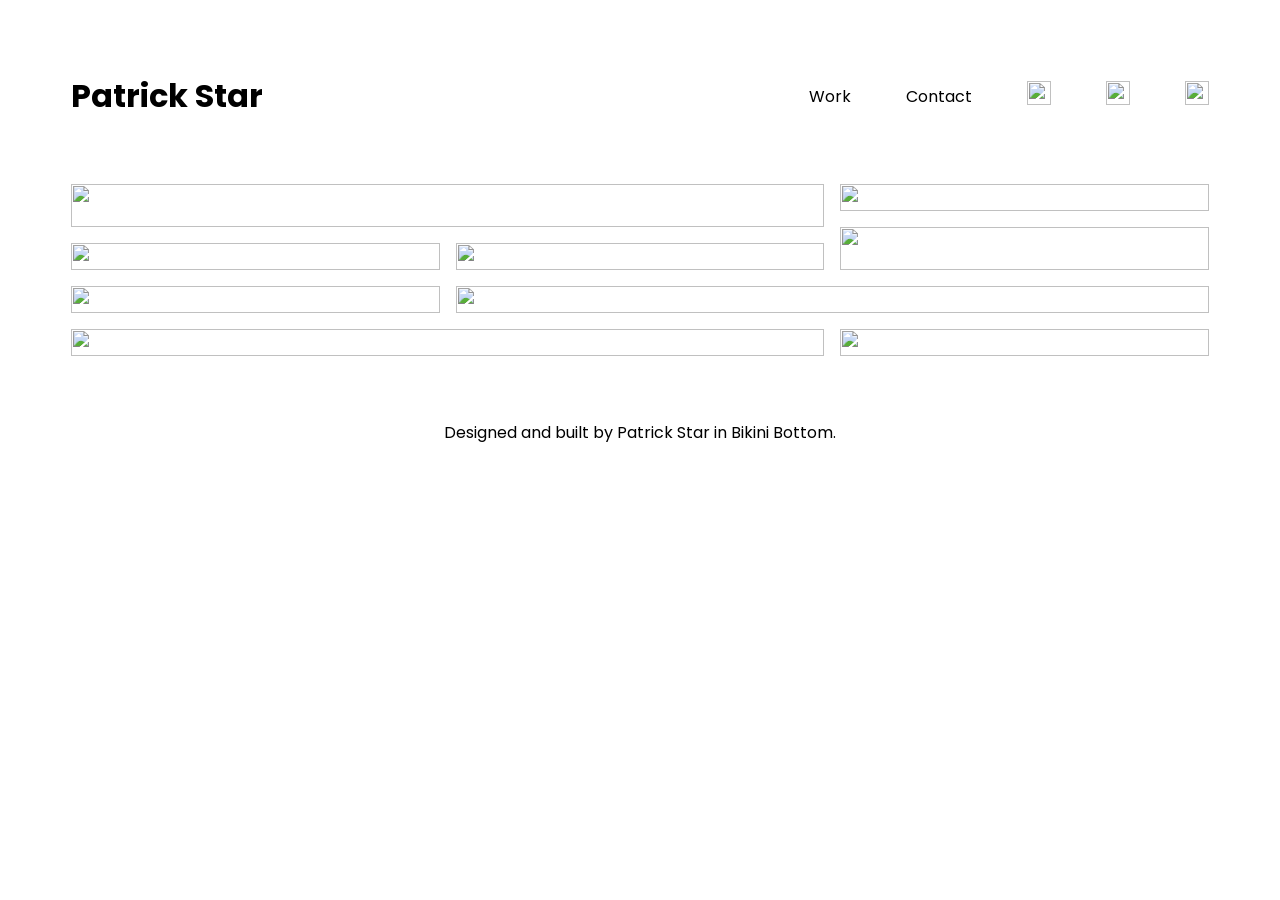
==== index.html @ 7b0e9770 "Add files via upload" ====
<!DOCTYPE html>
<html lang="en">

<head>
    <meta charset="UTF-8" />
    <meta http-equiv="X-UA-Compatible" content="IE=edge" />
    <meta name="viewport" content="width=device-width, initial-scale=1.0" />
    <link rel="preconnect" href="https://fonts.googleapis.com">
    <link rel="preconnect" href="https://fonts.gstatic.com" crossorigin>
    <link href="https://fonts.googleapis.com/css2?family=Poppins:wght@400;700&display=swap" rel="stylesheet">
    <link rel="stylesheet" href="index.css" />
    <title>Portfolio Site</title>
</head>

<body>
    <div class="container">
        <header class="navbar">
            <div class="left">Patrick Star</div>
            <nav class="right">
                <a href="#work">Work</a>
                <a href="#contact">Contact</a>
                <a href="#dribble">
                    <img src="images/dribble_icon.png" alt="">
                </a>
                <a href="#dribble">
                    <img src="images/insta_icon.png" alt="">
                </a>
                <a href="#dribble">
                    <img src="images/v_icon.png" alt="">
                </a>
            </nav>
            <div class="hamburger">
                <div class="bar1"></div>
                <div class="bar2"></div>
                <div class="bar3"></div>
            </div>
        </header>
        <nav class="mobile">
            <a href="#work">Work</a>
            <a href="#contact">Contact</a>
            <a href="#dribble">
                <img src="images/dribble_icon.png" alt="">
            </a>
            <a href="#instagram">
                <img src="images/insta_icon.png" alt="">
            </a>
            <a href="#vrbo">
                <img src="images/v_icon.png" alt="">
            </a>
        </nav>
        <div class="project-grid">
            <div class="project" id="eth">
                <img src="images/eth.avif" alt="">
                <p class="overlay">VIEW PROJECT</p>
            </div>
            <div class="project" id="alphabet">
                <img src="images/alphabet.avif" alt="">
                <p class="overlay">VIEW PROJECT</p>
            </div>
            <div class="project" id="traveler">
                <img src="images/traveler.avif" alt="">
                <p class="overlay">VIEW PROJECT</p>
            </div>
            <div class="project" id="cube">
                <img src="images/cube.avif" alt="">
                <p class="overlay">VIEW PROJECT</p>
            </div>
            <div class="project" id="astro">
                <img src="images/astro.avif" alt="">
                <p class="overlay white">VIEW PROJECT</p>
            </div>
            <div class="project" id="cup">
                <img src="images/cup.avif" alt="">
                <p class="overlay">VIEW PROJECT</p>
            </div>
            <div class="project" id="insta">
                <img src="images/insta.avif" alt="">
                <p class="overlay white">VIEW PROJECT</p>
            </div>
            <div class="project" id="foam">
                <img src="images/foam.avif" alt="">
                <p class="overlay">VIEW PROJECT</p>
            </div>
            <div class="project" id="dimensional">
                <img src="images/dimensional.avif" alt="">
                <p class="overlay white">VIEW PROJECT</p>
            </div>
        </div>
        <footer class="footer">Designed and built by Patrick Star in Bikini Bottom.</footer>
    </div>
    <script src="index.js"></script>
</body>

</html>
---- index.css ----
body {
  font-family: "Poppins", sans-serif;
}

.container {
  max-width: 90%;
  margin: 0 auto;
  padding: 0 16px;
}
.navbar {
  display: flex;
  justify-content: space-between;
  padding: 64px 0;
}
.navbar .left {
  font-size: 32px;
  font-weight: bold;
}
.navbar .right {
  width: 400px;
  display: flex;
  justify-content: space-between;
  align-items: center;
}
.navbar .right a {
  text-decoration: none;
  color: black;
}
.navbar .right a:hover {
  text-decoration: underline;
}

.navbar .right img {
  width: 24px;
  height: 24px;
}

.bar1,
.bar2,
.bar3 {
  background-color: black;
  height: 4px;
  width: 36px;
  margin: 3px;
  border-radius: 10px;
}

.navbar .hamburger {
  display: none;
}

.openDrawer {
  transform: translateX(-160px);
}

.mobile {
  width: 80px;
  height: 100vh;
  background-color: white;
  display: flex;
  flex-direction: column;
  justify-content: center;
  align-items: center;
  position: fixed;
  z-index: 2;
  top: 0;
  right: -160px;
  padding: 16px;
  transition: transform 0.3s;
}

.mobile img {
  height: 24px;
  width: 24px;
}

.mobile a {
  text-decoration: none;
  color: black;
  margin: 16px 0;
}

.mobile a:hover {
  text-decoration: underline;
}

.project-grid {
  display: grid;
  grid-template-areas:
    "eth eth alphabet"
    "eth eth traveler"
    "astro cube traveler"
    "cup insta insta"
    "cup insta insta"
    "foam foam dimensional"
    "foam foam dimensional";
  grid-gap: 16px;
  width: 100%;
}

#eth {
  grid-area: eth;
}
#alphabet {
  grid-area: alphabet;
}
#traveler {
  grid-area: traveler;
}
#astro {
  grid-area: astro;
}
#cube {
  grid-area: cube;
}
#cup {
  grid-area: cup;
}
#insta {
  grid-area: insta;
}
#foam {
  grid-area: foam;
}
#dimensional {
  grid-area: dimensional;
}

.project {
  /* width: 600px; */
  position: relative;
}

.project img {
  width: 100%;
  object-fit: cover;
  height: 100%;
}

.project .overlay {
  background-color: rgba(255, 255, 255, 0.1);
  position: absolute;
  top: 0;
  left: 0;
  width: 100%;
  height: 100%;
  display: flex;
  justify-content: center;
  align-items: center;
  margin: 0;
  font-size: 36px;
  font-weight: bold;
  letter-spacing: 2px;
  opacity: 0;
  transition: all 0.2s ease;
}

.project .overlay:hover {
  opacity: 1;
  cursor: pointer;
}

.overlay.white {
  color: white;
}

.footer {
  text-align: center;
  padding: 64px;
}

@media only screen and (max-width: 1100px) {
  .container {
    max-width: 100%;
  }
  .project-grid {
    max-width: 100%;
    grid-template-areas:
      "eth eth"
      "alphabet traveler"
      "astro cube"
      "insta insta"
      "cup foam"
      "dimensional dimensional";
  }
}

@media only screen and (max-width: 768px) {
  .project-grid {
    margin-top: 100px;
  }
  .navbar {
    padding: 16px 24px;
    box-sizing: border-box;
    position: fixed;
    top: 0;
    left: 0;
    z-index: 3;
    background-color: white;
    width: 100%;
  }
  .navbar .right {
    display: none;
  }
  .navbar .hamburger {
    display: flex;
    flex-direction: column;
    justify-content: center;
    align-items: center;
  }
  .footer {
    font-size: 14px;
    padding: 32px;
  }
  .project-grid {
    grid-template-areas:
      "eth eth"
      "alphabet alphabet"
      "traveler traveler"
      "astro cube"
      "insta insta"
      "cup cup"
      "foam foam"
      "dimensional dimensional";
  }
  .project .overlay {
    font-size: 24px;
  }
}

.animateBar1 {
  animation: rotateBar1 0.5s forwards;
}

.animateBar2 {
  animation: fadeBar2 0.5s forwards;
}

.animateBar3 {
  animation: rotateBar3 0.5s forwards;
}

@keyframes rotateBar1 {
  from {
    transform: rotate(0deg);
  }

  to {
    transform: rotate(45deg) translate(4px, 10px);
  }
}

@keyframes fadeBar2 {
  from {
    transform: scaleX(1);
    opacity: 1;
  }

  to {
    transform: scaleX(0);
    opacity: 0;
  }
}

@keyframes rotateBar3 {
  from {
    transform: rotate(0deg);
  }

  to {
    transform: rotate(-45deg) translate(4px, -10px);
  }
}
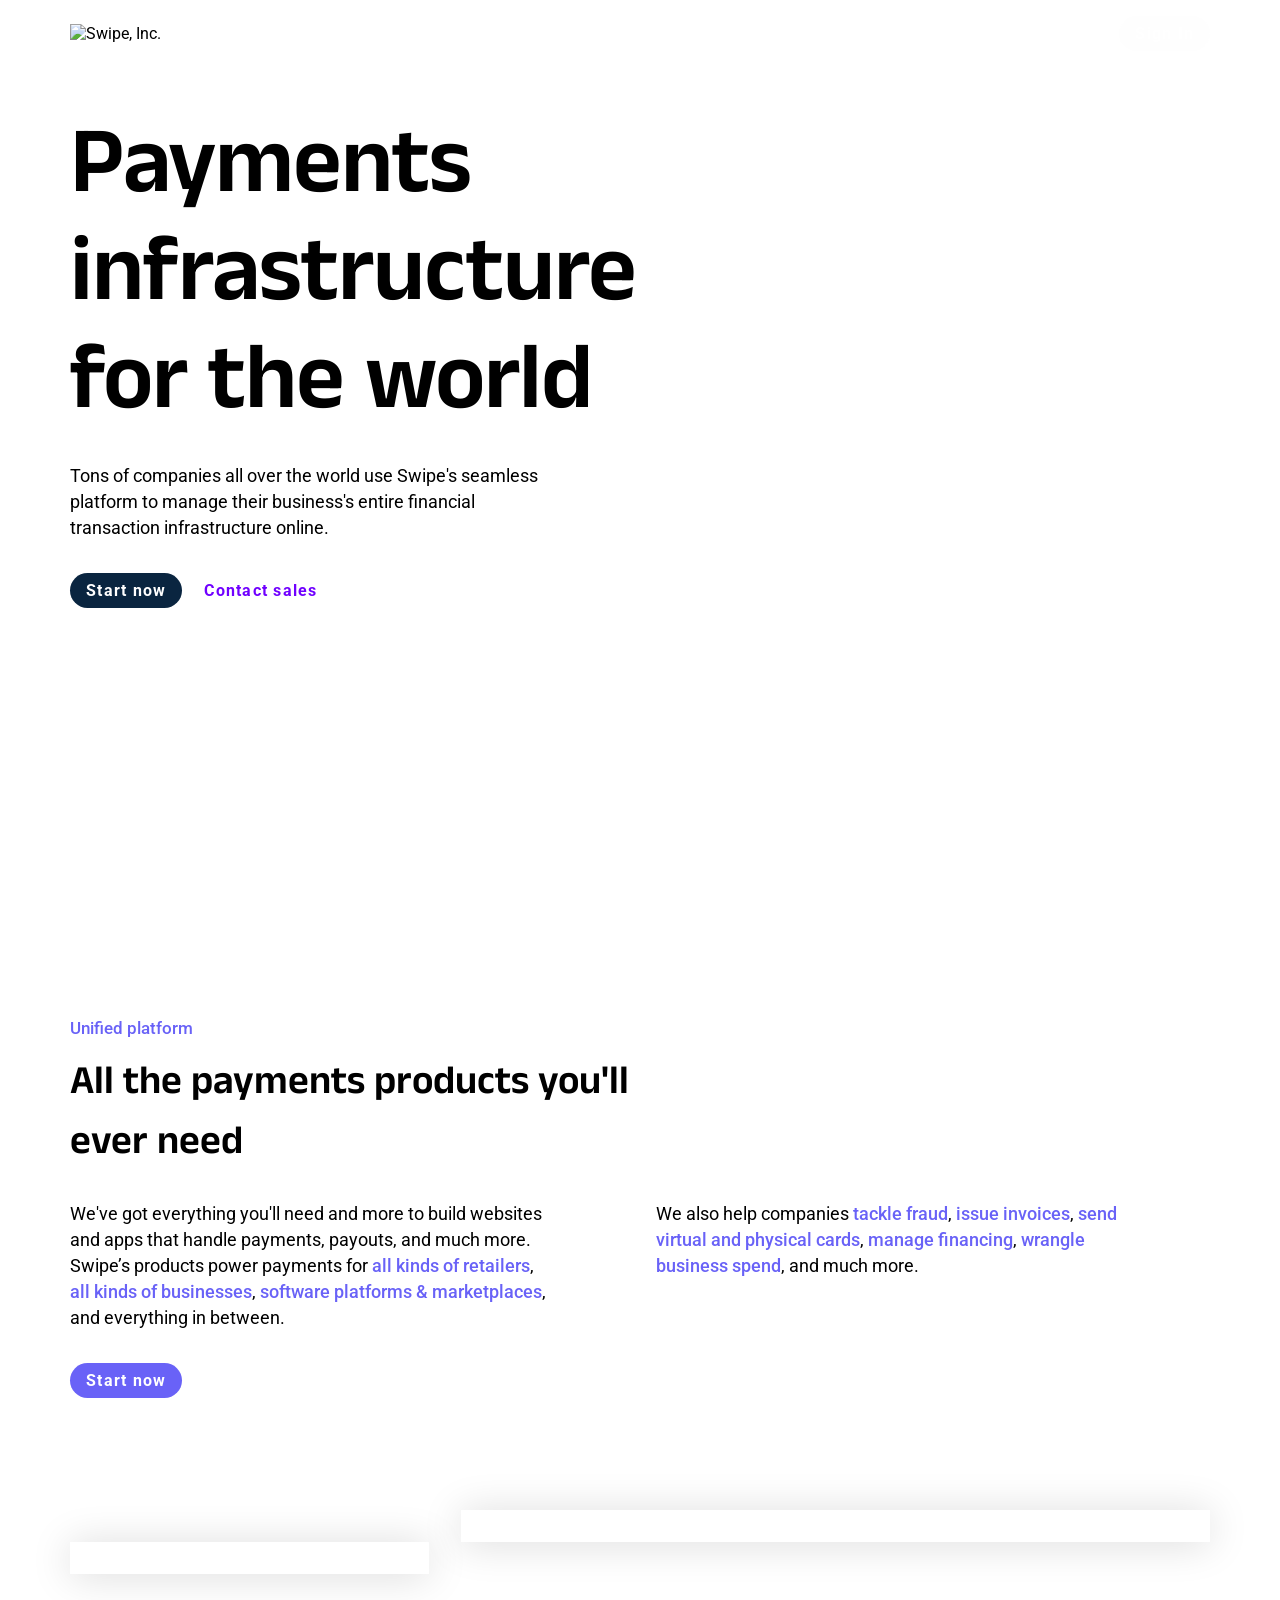
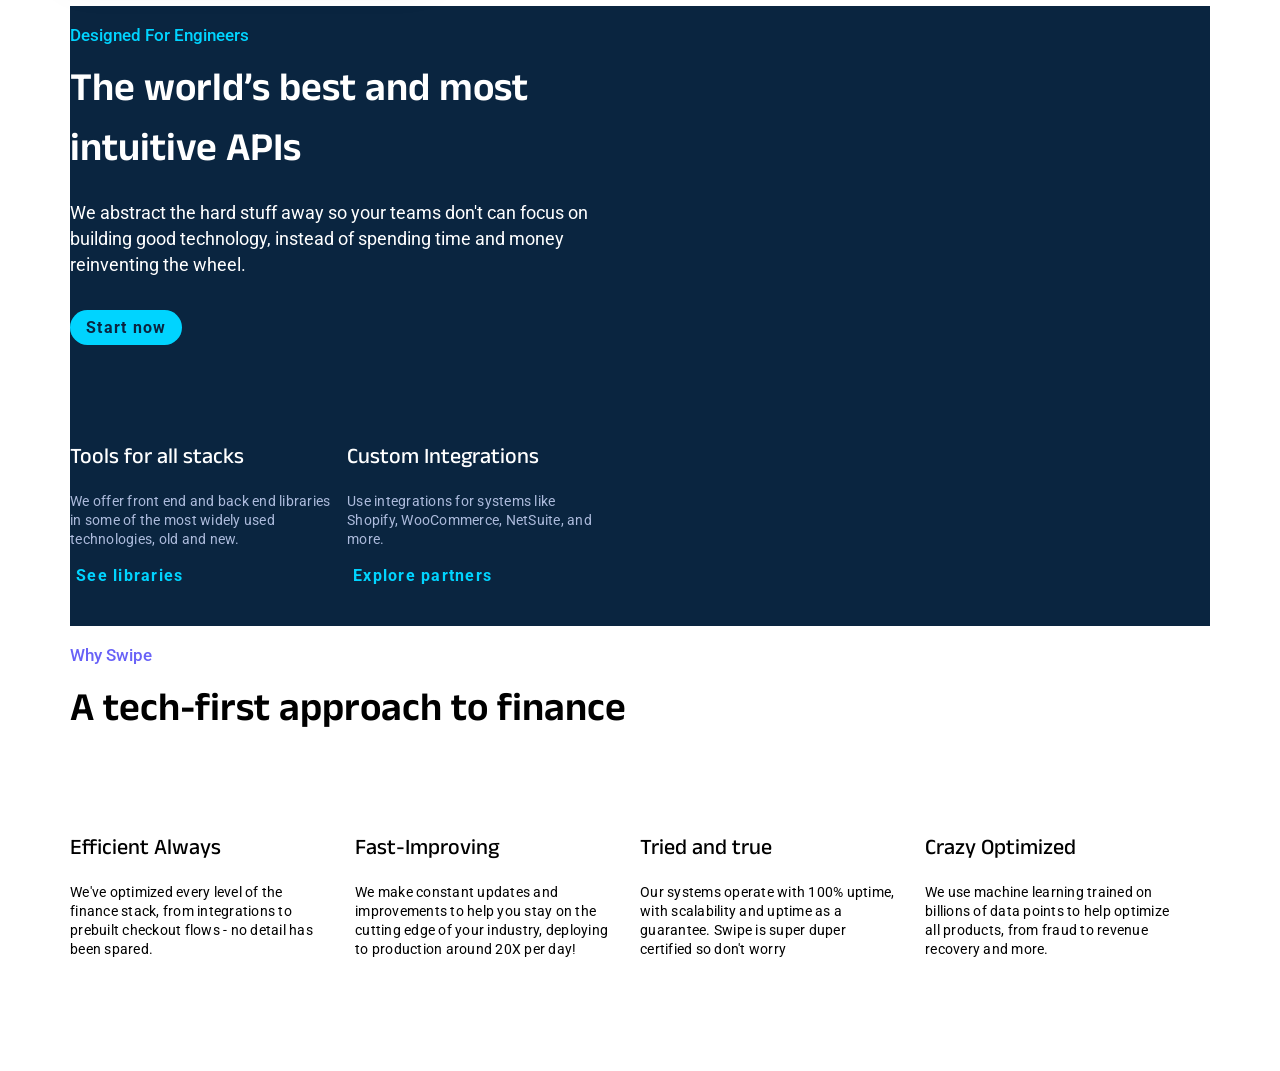
==== commit 33587f22: "add markup & styling for why swipe section" ====
--- a/index.html
+++ b/index.html
@@ -1,94 +1,216 @@
 <!DOCTYPE html>
 <html lang="en">
-
-<head>
+  <head>
     <meta charset="UTF-8" />
-    <meta http-equiv="X-UA-Compatible" content="IE=edge" />
     <meta name="viewport" content="width=device-width, initial-scale=1.0" />
-    <link rel="preconnect" href="https://fonts.googleapis.com">
-    <link rel="preconnect" href="https://fonts.gstatic.com" crossorigin>
-    <link href="https://fonts.googleapis.com/css2?family=Poppins:wght@400;700&display=swap" rel="stylesheet">
-    <link rel="stylesheet" href="index.css" />
-    <title>Portfolio Site</title>
-</head>
-
-<body>
-    <div class="container">
-        <header class="navbar">
-            <div class="left">Patrick Star</div>
-            <nav class="right">
-                <a href="#work">Work</a>
-                <a href="#contact">Contact</a>
-                <a href="#dribble">
-                    <img src="images/dribble_icon.png" alt="">
-                </a>
-                <a href="#dribble">
-                    <img src="images/insta_icon.png" alt="">
-                </a>
-                <a href="#dribble">
-                    <img src="images/v_icon.png" alt="">
-                </a>
-            </nav>
-            <div class="hamburger">
-                <div class="bar1"></div>
-                <div class="bar2"></div>
-                <div class="bar3"></div>
-            </div>
-        </header>
-        <nav class="mobile">
-            <a href="#work">Work</a>
-            <a href="#contact">Contact</a>
-            <a href="#dribble">
-                <img src="images/dribble_icon.png" alt="">
-            </a>
-            <a href="#instagram">
-                <img src="images/insta_icon.png" alt="">
-            </a>
-            <a href="#vrbo">
-                <img src="images/v_icon.png" alt="">
-            </a>
-        </nav>
-        <div class="project-grid">
-            <div class="project" id="eth">
-                <img src="images/eth.avif" alt="">
-                <p class="overlay">VIEW PROJECT</p>
-            </div>
-            <div class="project" id="alphabet">
-                <img src="images/alphabet.avif" alt="">
-                <p class="overlay">VIEW PROJECT</p>
-            </div>
-            <div class="project" id="traveler">
-                <img src="images/traveler.avif" alt="">
-                <p class="overlay">VIEW PROJECT</p>
-            </div>
-            <div class="project" id="cube">
-                <img src="images/cube.avif" alt="">
-                <p class="overlay">VIEW PROJECT</p>
-            </div>
-            <div class="project" id="astro">
-                <img src="images/astro.avif" alt="">
-                <p class="overlay white">VIEW PROJECT</p>
-            </div>
-            <div class="project" id="cup">
-                <img src="images/cup.avif" alt="">
-                <p class="overlay">VIEW PROJECT</p>
-            </div>
-            <div class="project" id="insta">
-                <img src="images/insta.avif" alt="">
-                <p class="overlay white">VIEW PROJECT</p>
-            </div>
-            <div class="project" id="foam">
-                <img src="images/foam.avif" alt="">
-                <p class="overlay">VIEW PROJECT</p>
-            </div>
-            <div class="project" id="dimensional">
-                <img src="images/dimensional.avif" alt="">
-                <p class="overlay white">VIEW PROJECT</p>
-            </div>
-        </div>
-        <footer class="footer">Designed and built by Patrick Star in Bikini Bottom.</footer>
-    </div>
-    <script src="index.js"></script>
-</body>
-
+    <title>Swipe</title>
+    <link rel="preconnect" href="https://fonts.googleapis.com" />
+    <link rel="preconnect" href="https://fonts.gstatic.com" crossorigin />
+    <link
+      href="https://fonts.googleapis.com/css2?family=Anek+Telugu:wght@100..800&family=Roboto:ital,wght@0,100;0,300;0,400;0,500;0,700;0,900;1,100;1,300;1,400;1,500;1,700;1,900&display=swap"
+      rel="stylesheet"
+    />
+    <link rel="stylesheet" href="style.css" />
+  </head>
+  <body>
+    <!-- NAVBAR -->
+    <nav class="navbar">
+      <img src="assets/logo-white.svg" alt="Swipe, Inc." />
+      <ul class="menu">
+        <li><a href="">Products</a></li>
+        <li><a href="">Solutions</a></li>
+        <li><a href="">Developers</a></li>
+        <li><a href="">Resources</a></li>
+        <li><a href="">Pricing</a></li>
+      </ul>
+      <button class="primary-button navbar-button">Sign In</button>
+    </nav>
+
+    <main>
+      <!-- HERO -->
+      <div class="hero">
+        <div class="section-container two-column">
+          <div class="col-left">
+            <h1>Payments infrastructure for the world</h1>
+            <p>
+              Tons of companies all over the world use Swipe's seamless platform
+              to manage their business's entire financial transaction
+              infrastructure online.
+            </p>
+            <div class="button-container">
+              <button class="primary-button with-icon">
+                Start now
+                <img src="assets/arrow-right-light.svg" alt="" />
+              </button>
+              <button class="secondary-button with-icon">
+                Contact sales
+                <img src="assets/arrow-right-purple.svg" alt="" />
+              </button>
+            </div>
+          </div>
+          <div class="col-right hero-phone-container">
+            <img class="hero-phone" src="assets/hero-phone.png" alt="" />
+          </div>
+        </div>
+
+        <!-- PARTNERS -->
+        <div class="section-container">
+          <div class="partners-grid">
+            <img src="assets/instacart.png" alt="" />
+            <img src="assets/salesforce.png" alt="" />
+            <img src="assets/amazon.png" alt="" />
+            <img src="assets/slack.png" alt="" />
+            <img src="assets/shopify.png" alt="" />
+            <img src="assets/google.png" alt="" />
+            <img src="assets/lyft.png" alt="" />
+            <img src="assets/zoom.png" alt="" />
+          </div>
+        </div>
+
+        <!-- UNIFIED PLATFORM -->
+        <div class="unified-platform">
+          <div class="section-container">
+            <p class="subtitle">Unified platform</p>
+            <h2>All the payments products you'll ever need</h2>
+            <div class="two-column">
+              <div class="col-left">
+                <p>
+                  We've got everything you'll need and more to build websites
+                  and apps that handle payments, payouts, and much more. Swipe’s
+                  products power payments for
+                  <a href="#"> all kinds of retailers</a>,
+                  <a href="#"> all kinds of businesses</a>,
+                  <a href="#"> software platforms & marketplaces</a>, and
+                  everything in between.
+                </p>
+              </div>
+              <div class="col-right">
+                <p>
+                  We also help companies
+                  <a href="#">tackle fraud</a>, <a href="#">issue invoices</a>,
+                  <a href="#">send virtual and physical cards</a>,
+                  <a href="#">manage financing</a>,
+                  <a href="#">wrangle business spend</a>, and much more.
+                </p>
+              </div>
+            </div>
+            <button class="primary-button with-icon">
+              Start now
+              <img src="assets/arrow-right-light.svg3" alt="" srcset="" />
+            </button>
+          </div>
+        </div>
+      </div>
+
+      <!-- GRAPHICS SECTION -->
+      <div class="graphic-section">
+        <div class="section-container">
+          <div class="graphics-grid">
+            <img id="credit-card" src="assets/credit-card.png" alt="" />
+            <img id="slack-invoice" src="assets/slack-invoice.png" alt="" />
+            <img id="phone" src="assets/phone.png" alt="" />
+            <img id="dash" src="assets/dash.png" alt="" />
+          </div>
+        </div>
+      </div>
+
+      <!-- INTEGRATIONS -->
+      <div class="integrations-section">
+        <div class="section-container two-column">
+          <div class="col-left">
+            <p class="subtitle2">Designed For Engineers</p>
+            <h2>The world’s best and most intuitive APIs</h2>
+            <p>
+              We abstract the hard stuff away so your teams don't can focus on
+              building good technology, instead of spending time and money
+              reinventing the wheel.
+            </p>
+
+            <button class="primary-button with-icon">
+              Start now
+              <img src="assets/arrow-right-dark.svg" alt="" />
+            </button>
+
+            <div class="card-container">
+              <div class="card">
+                <img src="assets/tools-icon.png" alt="" class="icon" />
+                <h3>Tools for all stacks</h3>
+                <p class="secondary-text">
+                  We offer front end and back end libraries in some of the most
+                  widely used technologies, old and new.
+                </p>
+                <button class="secondary-button with-icon">
+                  See libraries
+                  <img src="assets/arrow-right-blue.svg" alt="" />
+                </button>
+              </div>
+              <div class="card">
+                <img src="assets/cube-icon.png" alt="" class="icon" />
+                <h3>Custom Integrations</h3>
+                <p class="secondary-text">
+                  Use integrations for systems like Shopify, WooCommerce,
+                  NetSuite, and more.
+                </p>
+                <button class="secondary-button with-icon">
+                  Explore partners
+                  <img src="assets/arrow-right-blue.svg" alt="" />
+                </button>
+              </div>
+            </div>
+          </div>
+          <div class="col-right">
+            <img src="assets/api-code.png" alt="" id="api-code" />
+            <img src="assets/terminal-code.png" alt="" id="terminal-code" />
+          </div>
+        </div>
+      </div>
+
+      <!-- SWIPE -->
+      <!-- WHY SWIPE SECTION -->
+      <div class="why-swipe-section">
+        <div class="section-container">
+          <p class="subtitle">Why Swipe</p>
+          <h2>A tech-first approach to finance</h2>
+          <div class="card-container">
+            <div class="card">
+              <img src="assets/cloud-icon.png" alt="" class="icon" />
+              <h3>Efficient Always</h3>
+              <p class="secondary-text">
+                We've optimized every level of the finance stack, from
+                integrations to prebuilt checkout flows - no detail has been
+                spared.
+              </p>
+            </div>
+            <div class="card">
+              <img src="assets/cycle-icon.png" alt="" class="icon" />
+              <h3>Fast-Improving</h3>
+              <p class="secondary-text">
+                We make constant updates and improvements to help you stay on
+                the cutting edge of your industry, deploying to production
+                around 20X per day!
+              </p>
+            </div>
+            <div class="card">
+              <img src="assets/shield-icon.png" alt="" class="icon" />
+              <h3>Tried and true</h3>
+              <p class="secondary-text">
+                Our systems operate with 100% uptime, with scalability and
+                uptime as a guarantee. Swipe is super duper certified so don't
+                worry
+              </p>
+            </div>
+            <div class="card">
+              <img src="assets/bars-icon.png" alt="" class="icon" />
+              <h3>Crazy Optimized</h3>
+              <p class="secondary-text">
+                We use machine learning trained on billions of data points to
+                help optimize all products, from fraud to revenue recovery and
+                more.
+              </p>
+            </div>
+          </div>
+        </div>
+      </div>
+    </main>
+  </body>
 </html>
--- a/style.css
+++ b/style.css
@@ -0,0 +1,436 @@
+:root {
+  --text-dark: #000;
+  --text-light: #fff;
+  --text-gray: #adbbdc;
+  --body-font: "Roboto", sans-serif;
+  --heading-font: "Anek Telugu", sans-serif;
+  --h1-size: 94px;
+  --h1-height: 108px;
+  --h2-size: 50px;
+  --h2-height: 75px;
+  --h3-size: 40px;
+  --h4-size: 32px;
+  --h5-size: 28px;
+  --h6-size: 22px;
+  --subtitle-size: 17px;
+  --subtitle-height: 26px;
+  --p-size: 18px;
+  --p-height: 26px;
+  --secondary-text-size: 14px;
+  --secondary-text-height: 19px;
+  --button-size: 16px;
+  /* SPACING */
+  --spacing-sm: 8px;
+  --spacing-md: 16px;
+  --spacing-lg: 32px;
+  --spacing-xl: 64px;
+  --standard-width: 1140px;
+
+  /* Colors */
+  --purple-1: #6962f7;
+  --purple-2: #7000ff;
+  --blue-1: #00d4ff;
+  --primary-accent: #0a2540;
+  --primary-btn-hover: #6d7aa8;
+  --bg-white: #fff;
+  --bg-light: #f7f9fc;
+
+  --standard-box-shadow: 0px 2px 40px rgba(0, 0, 0, 0.15);
+}
+
+body {
+  font-family: var(--body-font);
+  color: var(--text-dark);
+  width: 100%;
+  margin: 0;
+  box-sizing: border-box;
+  padding: var(--spacing-sm) 0 0 0;
+  background-color: var(--bg-white);
+  display: flex;
+  flex-direction: column;
+  justify-content: center;
+  align-items: center;
+}
+
+h1 {
+  font-family: var(--heading-font);
+  font-weight: 600;
+  font-size: var(--h1-size);
+  margin: 0;
+  width: 100%;
+  letter-spacing: -1px;
+  line-height: var(--h1-height);
+}
+
+h2 {
+  font-family: var(--heading-font);
+  font-weight: 600;
+  font-size: var(--h3-size);
+  margin: 0;
+  width: 100%;
+}
+
+h3 {
+  font-family: var(--heading-font);
+  font-weight: 500;
+  font-size: var(--h3-size);
+  margin: 0;
+  width: 100%;
+}
+
+h4 {
+  font-family: var(--heading-font);
+  font-weight: 500;
+  font-size: var(--h4-size);
+  margin: 0;
+  width: 100%;
+  letter-spacing: 0.25px;
+}
+
+h5 {
+  font-family: var(--heading-font);
+  font-weight: 500;
+  font-size: var(--h5-size);
+  margin: 0;
+  width: 100%;
+}
+
+h6 {
+  font-family: var(--heading-font);
+  font-weight: 500;
+  font-size: var(--h6-size);
+  margin: 0;
+  width: 100%;
+}
+
+a {
+  text-decoration: none;
+  color: var(--purple-1);
+  font-weight: 500;
+  transition: color 0.25s ease;
+}
+
+a:hover {
+  color: var(--primary-accent);
+}
+
+p {
+  font-size: var(--p-size);
+  line-height: var(--p-height);
+  font-weight: 400;
+  margin: var(--spacing-md) 0;
+}
+
+/* LAYOUT STYLES */
+.section-container {
+  width: 100%;
+  max-width: var(--standard-width);
+}
+
+.two-column {
+  width: 100%;
+  display: flex;
+  flex-direction: row;
+  justify-content: center;
+  align-items: flex-start;
+  box-sizing: border-box;
+}
+
+.two-column > .col-left {
+  width: 50%;
+  box-sizing: border-box;
+  padding: 0 var(--spacing-md) 0 0;
+  display: flex;
+  flex-direction: column;
+  align-items: start;
+  justify-content: center;
+}
+
+.two-column > .col-right {
+  width: 50%;
+  box-sizing: border-box;
+  padding: 0 0 0 var(--spacing-md);
+  display: flex;
+  flex-direction: column;
+  align-items: start;
+  justify-content: center;
+}
+
+.card {
+  display: flex;
+  flex-direction: column;
+  justify-content: flex-start;
+  align-items: flex-start;
+  padding: var(--spacing-sm) var(--spacing-md) var(--spacing-sm) 0;
+}
+
+.card .icon {
+  height: 50px;
+  margin: 0 0 var(--spacing-sm) 0;
+}
+
+.card h3 {
+  font-family: var(--heading-font);
+  font-weight: 500;
+  font-size: var(--h6-size);
+  margin: 0;
+  width: 100%;
+}
+
+.subtitle,
+.subtitle2 {
+  color: var(--purple-1);
+  font-size: var(--heading-font);
+  font-weight: 500;
+  font-size: var(--subtitle-size);
+  line-height: var(--subtitle-height);
+}
+
+.subtitle2 {
+  color: var(--blue-1);
+}
+
+.secondary-text {
+  font-size: var(--secondary-text-size);
+  line-height: var(--secondary-text-height);
+  color: var(--text-gray);
+  letter-spacing: 0.25px;
+}
+.primary-button {
+  font-family: var(--body-font);
+  font-size: var(--button-size);
+  letter-spacing: 1.25px;
+  font-weight: bold;
+  border-radius: 20px;
+  background-color: var(--primary-accent);
+  border: none;
+  color: var(--text-light);
+  padding: var(--spacing-sm) var(--spacing-md);
+  transition: all 0.15s ease;
+}
+
+.primary-button:hover {
+  background-color: var(--primary-btn-hover);
+  cursor: pointer;
+}
+
+.secondary-button {
+  font-family: var(--body-font);
+  font-size: var(--button-size);
+  letter-spacing: 1.25px;
+  font-weight: bold;
+  border-radius: 20px;
+  background-color: transparent;
+  border: none;
+  color: var(--primary-accent);
+  transition: all 0.15s ease;
+}
+
+.secondary-button:hover {
+  opacity: 0.75;
+  cursor: pointer;
+}
+
+.with-icon {
+  display: flex;
+  align-items: center;
+  align-items: center;
+}
+
+.with-icon:hover > img {
+  transition: transform 0.25s ease;
+}
+
+.with-icon:hover > img {
+  transform: translateX(4px);
+}
+
+/* NAVBAR */
+.navbar {
+  display: flex;
+  justify-content: space-between;
+  align-items: center;
+  width: 100%;
+  max-width: var(--standard-width);
+  padding: 0 var(--spacing-md);
+}
+.menu {
+  display: flex;
+  list-style: none;
+  justify-content: center;
+  align-items: center;
+}
+
+.menu a {
+  color: var(--text-light);
+  margin: 0 var(--spacing-md);
+  font-weight: bold;
+}
+
+.menu a:hover {
+  text-decoration: underline;
+}
+
+.navbar-button {
+  background-color: rgba(250, 250, 250, 0.25);
+}
+
+.navbar-button:hover {
+  background-color: rgba(250, 250, 250, 0.5);
+}
+
+/* HERO */
+main {
+  margin: var(--spacing-xl) 0;
+}
+
+.button-container {
+  display: flex;
+  margin: var(--spacing-md) 0;
+}
+
+.button-container button:nth-of-type(2) {
+  margin: 0 0 0 var(--spacing-md);
+  color: var(--purple-2);
+}
+
+.hero p {
+  max-width: 480px;
+}
+
+.hero .hero-phone-container {
+  height: 564px;
+  align-items: flex-end;
+}
+
+.hero-phone {
+  height: 628px;
+  transform: translate(32px, -32px);
+}
+
+/* PARTNERS */
+.partners-grid {
+  display: grid;
+  grid-template-columns: repeat(4, 1fr);
+  grid-template-rows: repeat(2, 1fr);
+  margin: var(--spacing-xl) 0;
+}
+
+.partners-grid img {
+  height: 60px;
+  place-self: center;
+  column-gap: var(--spacing-md);
+  row-gap: var(--spacing-lg);
+}
+
+/* UNIFIED PLATFORM  */
+.unified-platform {
+  padding: var(--spacing-xl) 0;
+}
+
+.unified-platform h2 {
+  width: 50%;
+  margin-bottom: var(--spacing-sm);
+}
+
+.unified-platform .primary-button {
+  background-color: var(--purple-1);
+  margin: var(--spacing-md) 0;
+}
+
+.unified-platform .primary-button:hover {
+  background-color: var(--primary-accent);
+}
+
+/* GRAPHIC SECTION */
+.graphics-grid {
+  display: grid;
+  grid-template-areas:
+    "card slack slack"
+    "phone slack slack"
+    "phone dash dash";
+
+  grid-gap: var(--spacing-lg);
+  padding: var(--spacing-lg) 0;
+}
+
+#credit-card {
+  grid-area: card;
+  width: 100%;
+  box-shadow: var(--standard-box-shadow);
+}
+
+#slack-invoice {
+  grid-area: slack;
+  width: 100%;
+  box-shadow: var(--standard-box-shadow);
+}
+
+#phone {
+  grid-area: phone;
+  width: 100%;
+  box-shadow: var(--standard-box-shadow);
+}
+
+#dash {
+  grid-area: dash;
+  width: 100%;
+  box-shadow: var(--standard-box-shadow);
+}
+
+/* INTEGRATIONS */
+.integrations-section {
+  color: var(--text-light);
+  background-color: var(--primary-accent);
+}
+
+.integrations-section .primary-button {
+  background-color: var(--blue-1);
+  color: var(--primary-accent);
+  margin: var(--spacing-md) 0 0 0;
+}
+
+.integrations-section .primary-button:hover {
+  background-color: var(--bg-white);
+}
+
+.integrations-section .card-container {
+  display: flex;
+  margin: var(--spacing-lg) 0;
+}
+
+.integrations-section .card-container .card {
+  width: 50%;
+}
+
+.integrations-section .secondary-button {
+  color: var(--blue-1);
+}
+
+#api-code {
+  max-width: 470px;
+  margin: 0 0 var(--spacing-md) 0;
+  border-radius: 20px;
+}
+
+#terminal-code {
+  max-width: 470px;
+  border-radius: 20px;
+}
+
+/* WHY SWIPE */
+.why-swipe-section .card-container {
+  display: flex;
+  margin: var(--spacing-lg) 0;
+}
+
+.why-swipe-section .card-container .card {
+  width: 25%;
+  padding: 0 var(--spacing-sm) 0 0;
+  margin: 0 var(--spacing-md) 0 0;
+  box-sizing: border-box;
+}
+
+.why-swipe-section .secondary-text {
+  color: var(--text-dark);
+}
